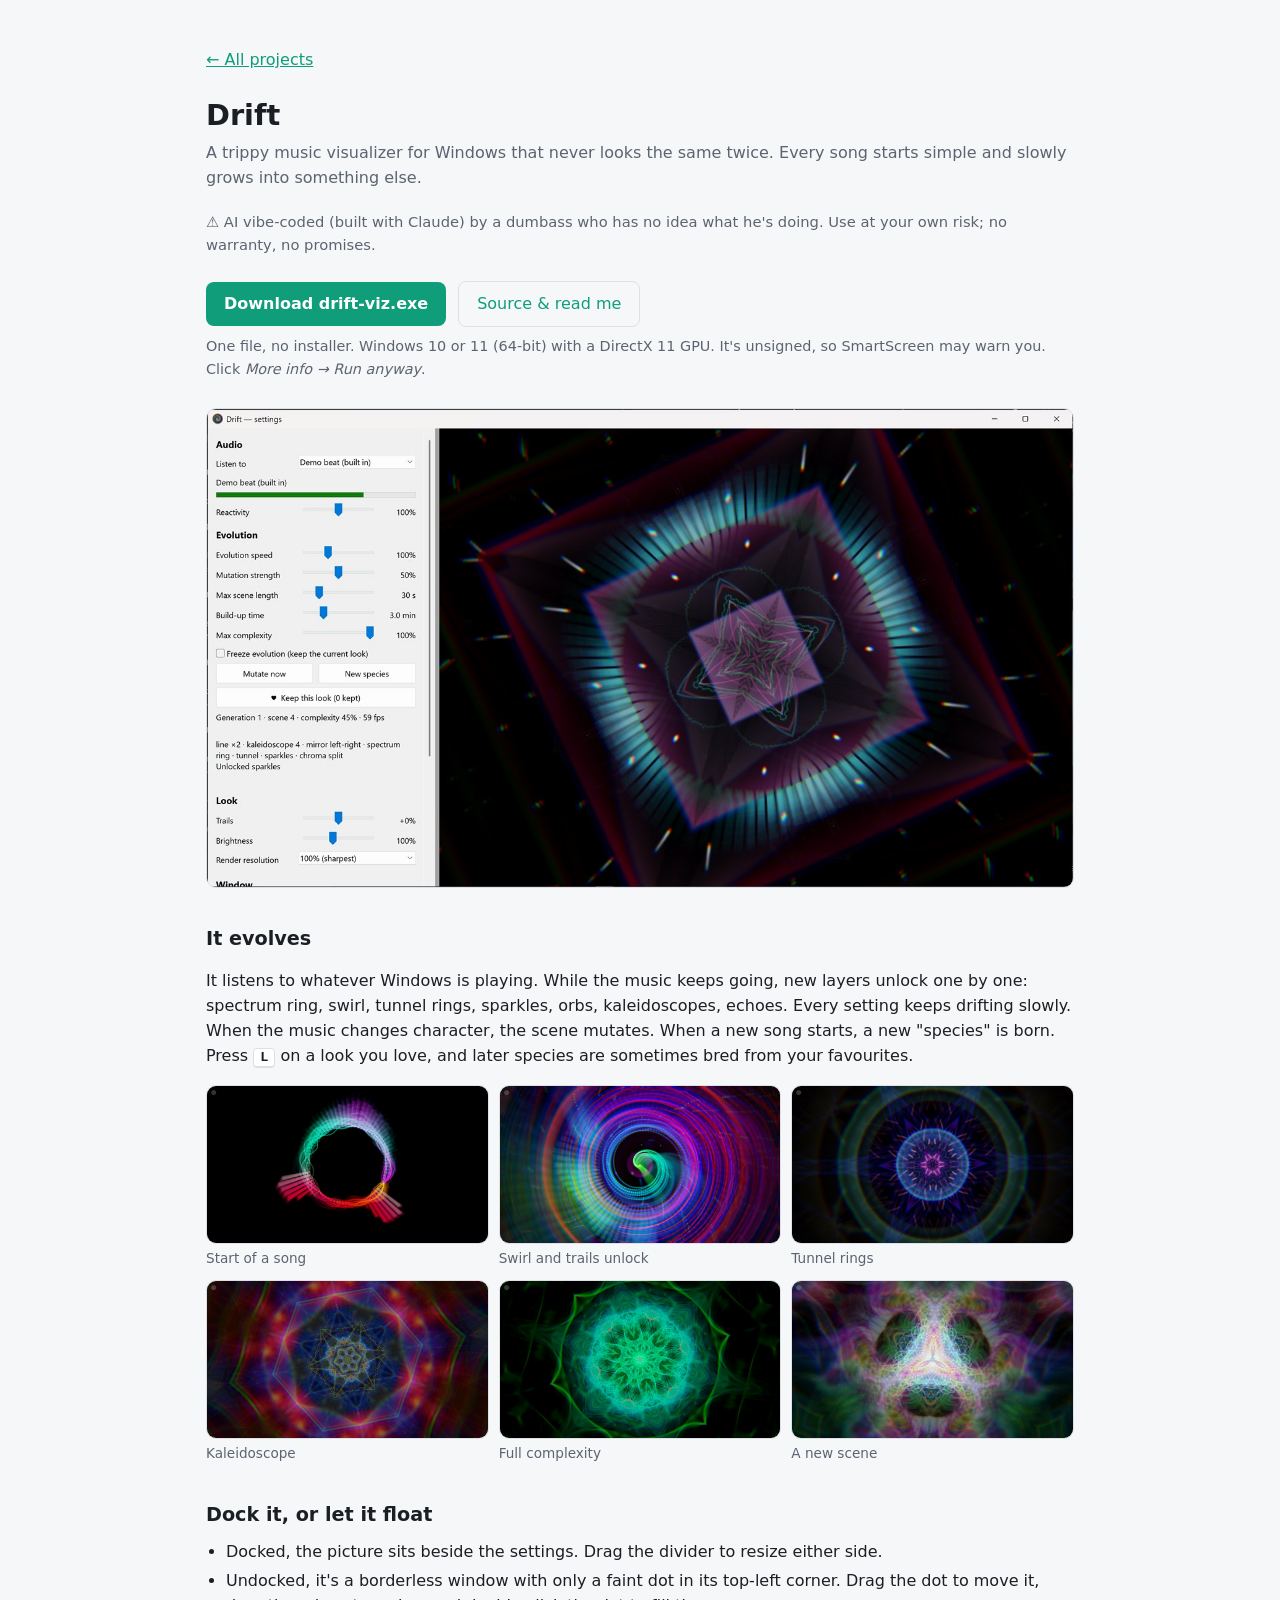
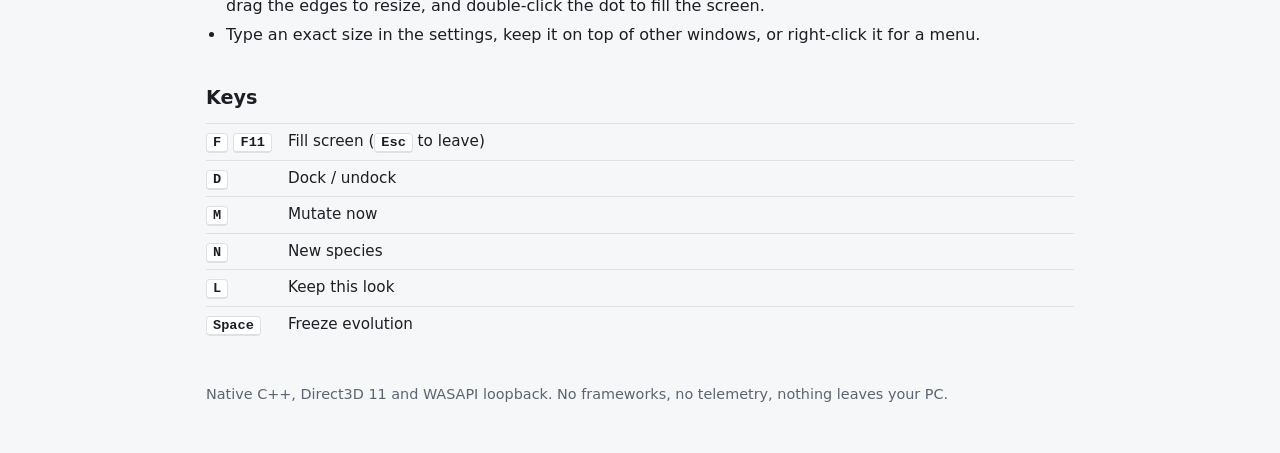
==== drift-viz/index.html @ 950c6c55 "Add drift-viz: evolving music visualizer for Windows Native C++ / Direct3D 11 / WASAPI loopback. Set" ====
<!doctype html>
<html lang="en">
<head>
<meta charset="utf-8">
<meta name="viewport" content="width=device-width, initial-scale=1">
<title>Drift music visualizer</title>
<meta name="description" content="A trippy, ever-evolving music visualizer for Windows.">
<style>
  :root { --bg: #f6f7f9; --card: #fff; --fg: #1b1f24; --muted: #5b6470; --line: #dde1e6; --accent: #0f9d7a; }
  @media (prefers-color-scheme: dark) { :root { --bg: #0f1216; --card: #171b21; --fg: #e6e9ed; --muted: #9aa3ad; --line: #2a3038; --accent: #3ddc97; } }
  * { box-sizing: border-box; }
  body { margin: 0; background: var(--bg); color: var(--fg); font: 16px/1.55 system-ui, sans-serif; }
  main { max-width: 900px; margin: 0 auto; padding: 48px 16px; }
  a { color: var(--accent); }
  h1 { font-size: 1.8rem; margin: 0 0 4px; }
  h2 { font-size: 1.2rem; margin: 36px 0 10px; }
  .sub { color: var(--muted); margin: 0 0 20px; }
  .warn { color: var(--muted); font-size: .92rem; }
  .cta { display: flex; flex-wrap: wrap; gap: 12px; align-items: center; margin: 24px 0 8px; }
  .btn { display: inline-block; background: var(--accent); color: #fff; text-decoration: none; font-weight: 600;
         padding: 10px 18px; border-radius: 8px; }
  @media (prefers-color-scheme: dark) { .btn { color: #08140f; } }
  .btn.ghost { background: transparent; color: var(--accent); border: 1px solid var(--line); font-weight: 500; }
  .btn.ghost:hover { border-color: var(--accent); }
  .note { color: var(--muted); font-size: .9rem; margin: 0; }
  img { display: block; width: 100%; height: auto; border-radius: 10px; border: 1px solid var(--line); background: #000; }
  .hero { margin: 28px 0 0; }
  .grid { display: grid; grid-template-columns: repeat(3, 1fr); gap: 10px; }
  .grid figure { margin: 0; }
  .grid figcaption { color: var(--muted); font-size: .85rem; margin-top: 4px; }
  @media (max-width: 640px) { .grid { grid-template-columns: repeat(2, 1fr); } }
  ul { padding-left: 20px; margin: 0; }
  li { margin: 4px 0; }
  table { border-collapse: collapse; width: 100%; font-size: .95rem; }
  td { border-top: 1px solid var(--line); padding: 6px 8px 6px 0; vertical-align: top; }
  td:first-child { white-space: nowrap; font-weight: 600; width: 1%; padding-right: 16px; }
  kbd { font: 600 .85rem ui-monospace, Consolas, monospace; border: 1px solid var(--line); border-bottom-width: 2px;
        border-radius: 4px; padding: 1px 6px; background: var(--card); }
  footer { margin-top: 40px; color: var(--muted); font-size: .9rem; }
</style>
</head>
<body>
<main>
  <p class="sub"><a href="../">← All projects</a></p>
  <h1>Drift</h1>
  <p class="sub">A trippy music visualizer for Windows that never looks the same twice. Every song starts simple and slowly grows into something else.</p>
  <p class="warn">⚠️ AI vibe-coded (built with Claude) by a dumbass who has no idea what he's doing. Use at your own risk; no warranty, no promises.</p>

  <div class="cta">
    <a class="btn" href="drift-viz.exe" download>Download drift-viz.exe</a>
    <a class="btn ghost" href="https://github.com/Trolanin/trolanin.github.io/tree/main/drift-viz">Source &amp; read me</a>
  </div>
  <p class="note">One file, no installer. Windows 10 or 11 (64-bit) with a DirectX 11 GPU. It's unsigned, so SmartScreen may warn you. Click <em>More info → Run anyway</em>.</p>

  <img class="hero" src="shots/settings.jpg" alt="The Drift settings window with the visualizer docked on the right" width="1400" height="772">

  <h2>It evolves</h2>
  <p>It listens to whatever Windows is playing. While the music keeps going, new layers unlock one by one: spectrum ring, swirl, tunnel rings, sparkles, orbs, kaleidoscopes, echoes. Every setting keeps drifting slowly. When the music changes character, the scene mutates. When a new song starts, a new "species" is born. Press <kbd>L</kbd> on a look you love, and later species are sometimes bred from your favourites.</p>
  <div class="grid">
    <figure><img src="shots/evolve-1.jpg" alt="A single glowing waveform ring" loading="lazy" width="960" height="540"><figcaption>Start of a song</figcaption></figure>
    <figure><img src="shots/evolve-2.jpg" alt="A swirling spiral of trails" loading="lazy" width="960" height="540"><figcaption>Swirl and trails unlock</figcaption></figure>
    <figure><img src="shots/evolve-3.jpg" alt="A tunnel of rings with a kaleidoscope centre" loading="lazy" width="960" height="540"><figcaption>Tunnel rings</figcaption></figure>
    <figure><img src="shots/evolve-4.jpg" alt="A colourful kaleidoscope" loading="lazy" width="960" height="540"><figcaption>Kaleidoscope</figcaption></figure>
    <figure><img src="shots/evolve-5.jpg" alt="A green mandala" loading="lazy" width="960" height="540"><figcaption>Full complexity</figcaption></figure>
    <figure><img src="shots/evolve-6.jpg" alt="A soft mirrored pattern" loading="lazy" width="960" height="540"><figcaption>A new scene</figcaption></figure>
  </div>

  <h2>Dock it, or let it float</h2>
  <ul>
    <li>Docked, the picture sits beside the settings. Drag the divider to resize either side.</li>
    <li>Undocked, it's a borderless window with only a faint dot in its top-left corner. Drag the dot to move it, drag the edges to resize, and double-click the dot to fill the screen.</li>
    <li>Type an exact size in the settings, keep it on top of other windows, or right-click it for a menu.</li>
  </ul>

  <h2>Keys</h2>
  <table>
    <tr><td><kbd>F</kbd> <kbd>F11</kbd></td><td>Fill screen (<kbd>Esc</kbd> to leave)</td></tr>
    <tr><td><kbd>D</kbd></td><td>Dock / undock</td></tr>
    <tr><td><kbd>M</kbd></td><td>Mutate now</td></tr>
    <tr><td><kbd>N</kbd></td><td>New species</td></tr>
    <tr><td><kbd>L</kbd></td><td>Keep this look</td></tr>
    <tr><td><kbd>Space</kbd></td><td>Freeze evolution</td></tr>
  </table>

  <footer>Native C++, Direct3D 11 and WASAPI loopback. No frameworks, no telemetry, nothing leaves your PC.</footer>
</main>
</body>
</html>
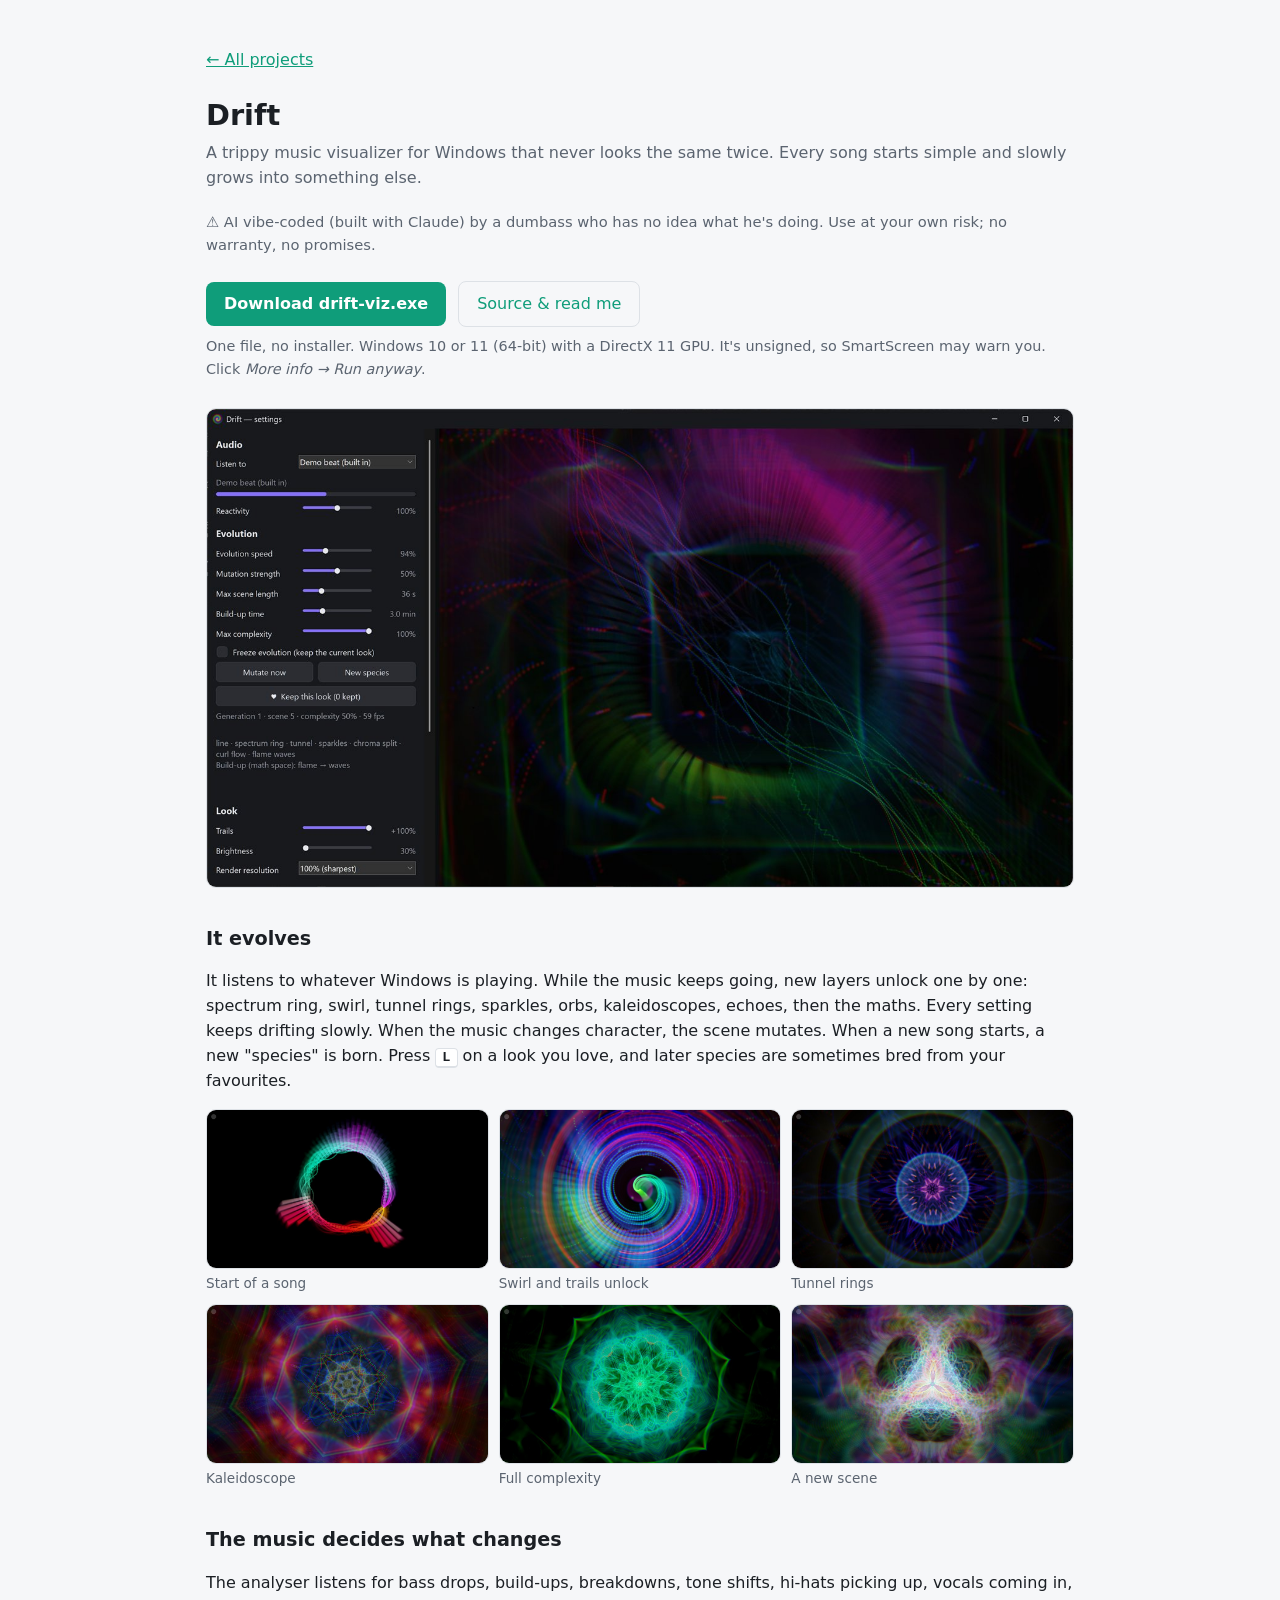
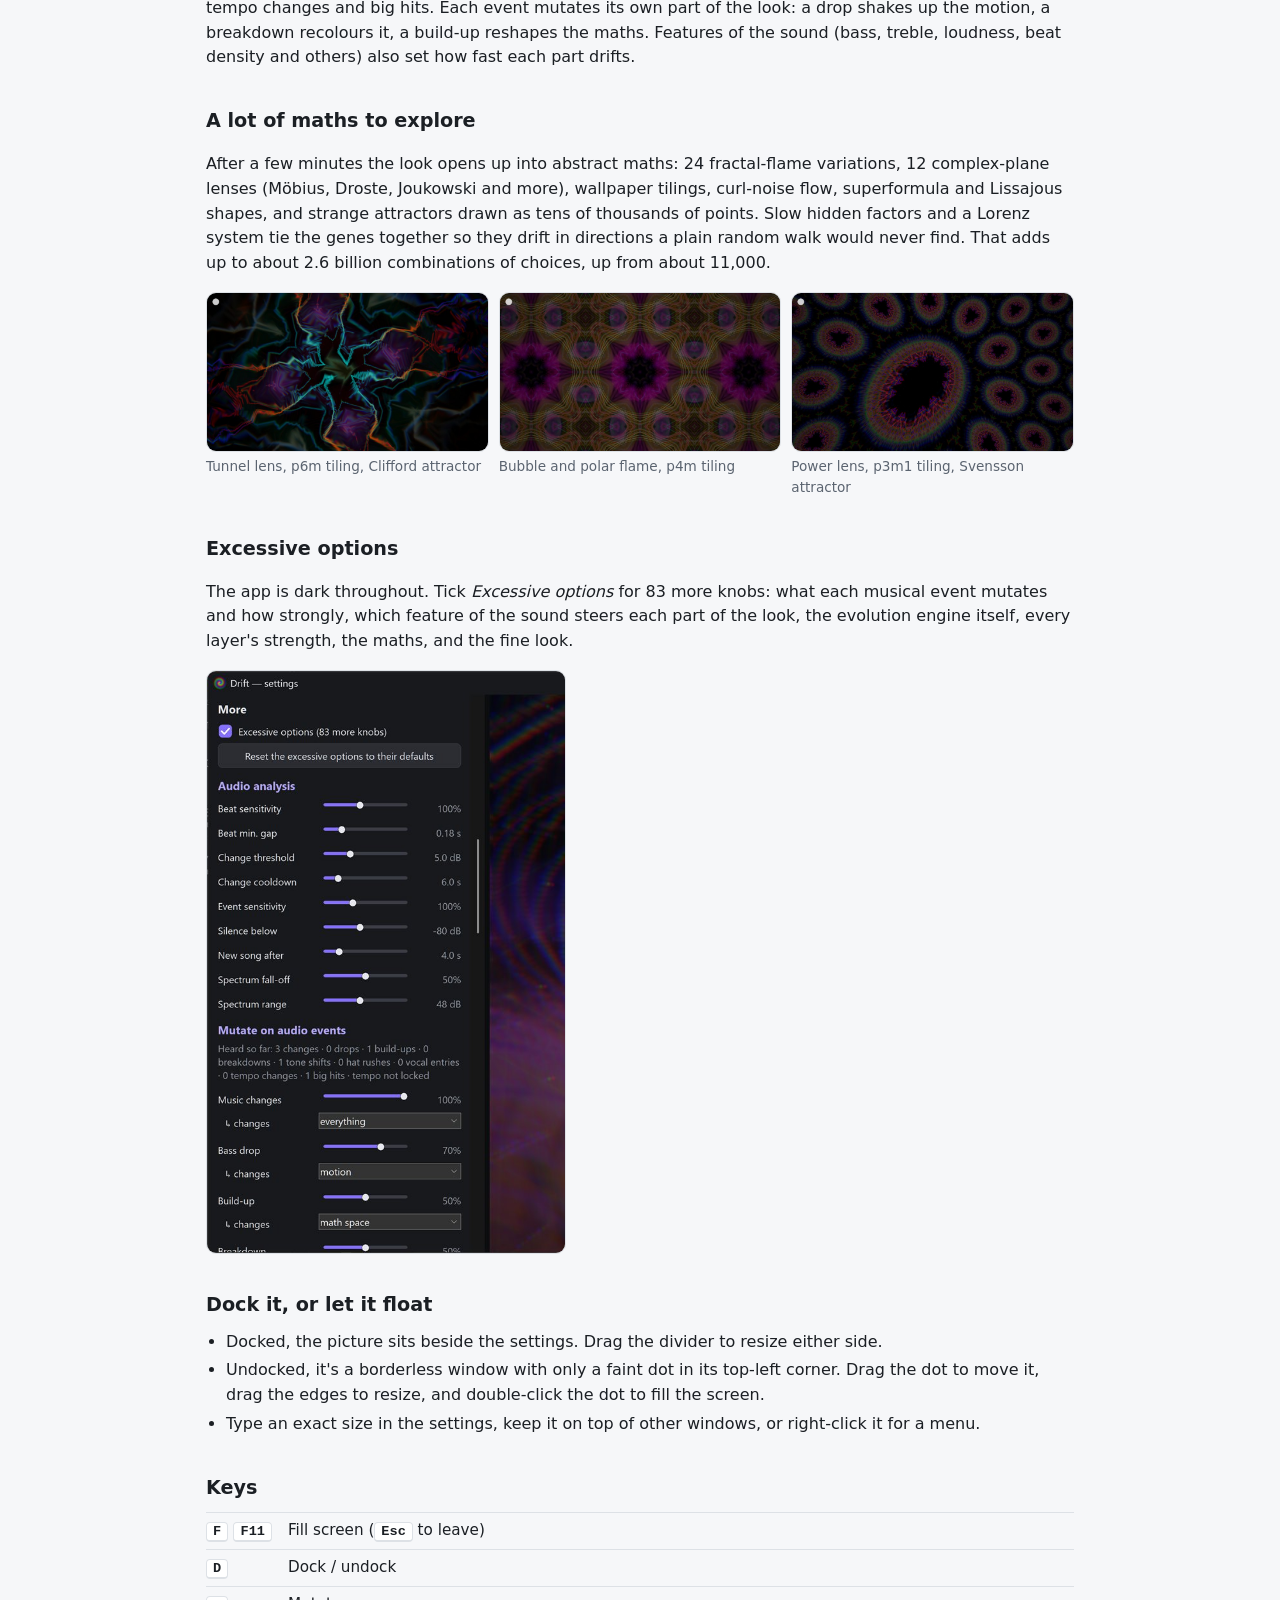
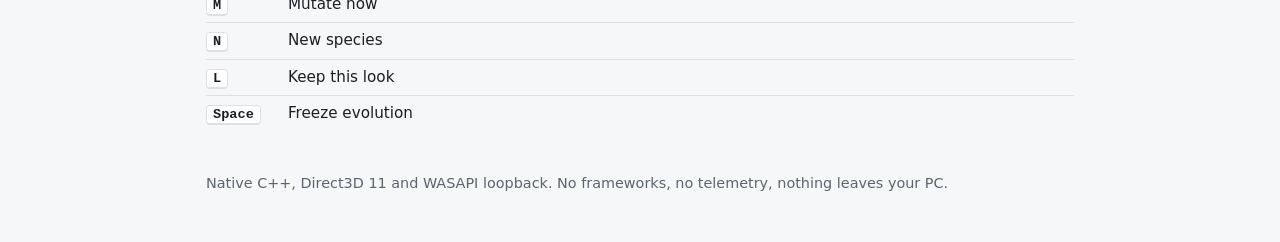
==== commit 99fb21b5: "drift-viz: dark mode, excessive options, audio-event mutations, math space - Native dark UI: dark ti" ====
--- a/drift-viz/index.html
+++ b/drift-viz/index.html
@@ -25,6 +25,7 @@
   .note { color: var(--muted); font-size: .9rem; margin: 0; }
   img { display: block; width: 100%; height: auto; border-radius: 10px; border: 1px solid var(--line); background: #000; }
   .hero { margin: 28px 0 0; }
+  .tall { max-width: 360px; }
   .grid { display: grid; grid-template-columns: repeat(3, 1fr); gap: 10px; }
   .grid figure { margin: 0; }
   .grid figcaption { color: var(--muted); font-size: .85rem; margin-top: 4px; }
@@ -55,7 +56,7 @@
   <img class="hero" src="shots/settings.jpg" alt="The Drift settings window with the visualizer docked on the right" width="1400" height="772">
 
   <h2>It evolves</h2>
-  <p>It listens to whatever Windows is playing. While the music keeps going, new layers unlock one by one: spectrum ring, swirl, tunnel rings, sparkles, orbs, kaleidoscopes, echoes. Every setting keeps drifting slowly. When the music changes character, the scene mutates. When a new song starts, a new "species" is born. Press <kbd>L</kbd> on a look you love, and later species are sometimes bred from your favourites.</p>
+  <p>It listens to whatever Windows is playing. While the music keeps going, new layers unlock one by one: spectrum ring, swirl, tunnel rings, sparkles, orbs, kaleidoscopes, echoes, then the maths. Every setting keeps drifting slowly. When the music changes character, the scene mutates. When a new song starts, a new "species" is born. Press <kbd>L</kbd> on a look you love, and later species are sometimes bred from your favourites.</p>
   <div class="grid">
     <figure><img src="shots/evolve-1.jpg" alt="A single glowing waveform ring" loading="lazy" width="960" height="540"><figcaption>Start of a song</figcaption></figure>
     <figure><img src="shots/evolve-2.jpg" alt="A swirling spiral of trails" loading="lazy" width="960" height="540"><figcaption>Swirl and trails unlock</figcaption></figure>
@@ -64,6 +65,21 @@
     <figure><img src="shots/evolve-5.jpg" alt="A green mandala" loading="lazy" width="960" height="540"><figcaption>Full complexity</figcaption></figure>
     <figure><img src="shots/evolve-6.jpg" alt="A soft mirrored pattern" loading="lazy" width="960" height="540"><figcaption>A new scene</figcaption></figure>
   </div>
+
+  <h2>The music decides what changes</h2>
+  <p>The analyser listens for bass drops, build-ups, breakdowns, tone shifts, hi-hats picking up, vocals coming in, tempo changes and big hits. Each event mutates its own part of the look: a drop shakes up the motion, a breakdown recolours it, a build-up reshapes the maths. Features of the sound (bass, treble, loudness, beat density and others) also set how fast each part drifts.</p>
+
+  <h2>A lot of maths to explore</h2>
+  <p>After a few minutes the look opens up into abstract maths: 24 fractal-flame variations, 12 complex-plane lenses (Möbius, Droste, Joukowski and more), wallpaper tilings, curl-noise flow, superformula and Lissajous shapes, and strange attractors drawn as tens of thousands of points. Slow hidden factors and a Lorenz system tie the genes together so they drift in directions a plain random walk would never find. That adds up to about 2.6 billion combinations of choices, up from about 11,000.</p>
+  <div class="grid">
+    <figure><img src="shots/math-1.jpg" alt="A purple lightning pattern from a tunnel lens and hexagonal tiling" loading="lazy" width="960" height="540"><figcaption>Tunnel lens, p6m tiling, Clifford attractor</figcaption></figure>
+    <figure><img src="shots/math-2.jpg" alt="A repeating magenta and gold kaleidoscope pattern" loading="lazy" width="960" height="540"><figcaption>Bubble and polar flame, p4m tiling</figcaption></figure>
+    <figure><img src="shots/math-3.jpg" alt="Tiled rings with fractal edges" loading="lazy" width="960" height="540"><figcaption>Power lens, p3m1 tiling, Svensson attractor</figcaption></figure>
+  </div>
+
+  <h2>Excessive options</h2>
+  <p>The app is dark throughout. Tick <em>Excessive options</em> for 83 more knobs: what each musical event mutates and how strongly, which feature of the sound steers each part of the look, the evolution engine itself, every layer's strength, the maths, and the fine look.</p>
+  <img class="tall" src="shots/excessive.jpg" alt="The excessive options in the dark settings panel" loading="lazy" width="560" height="910">
 
   <h2>Dock it, or let it float</h2>
   <ul>
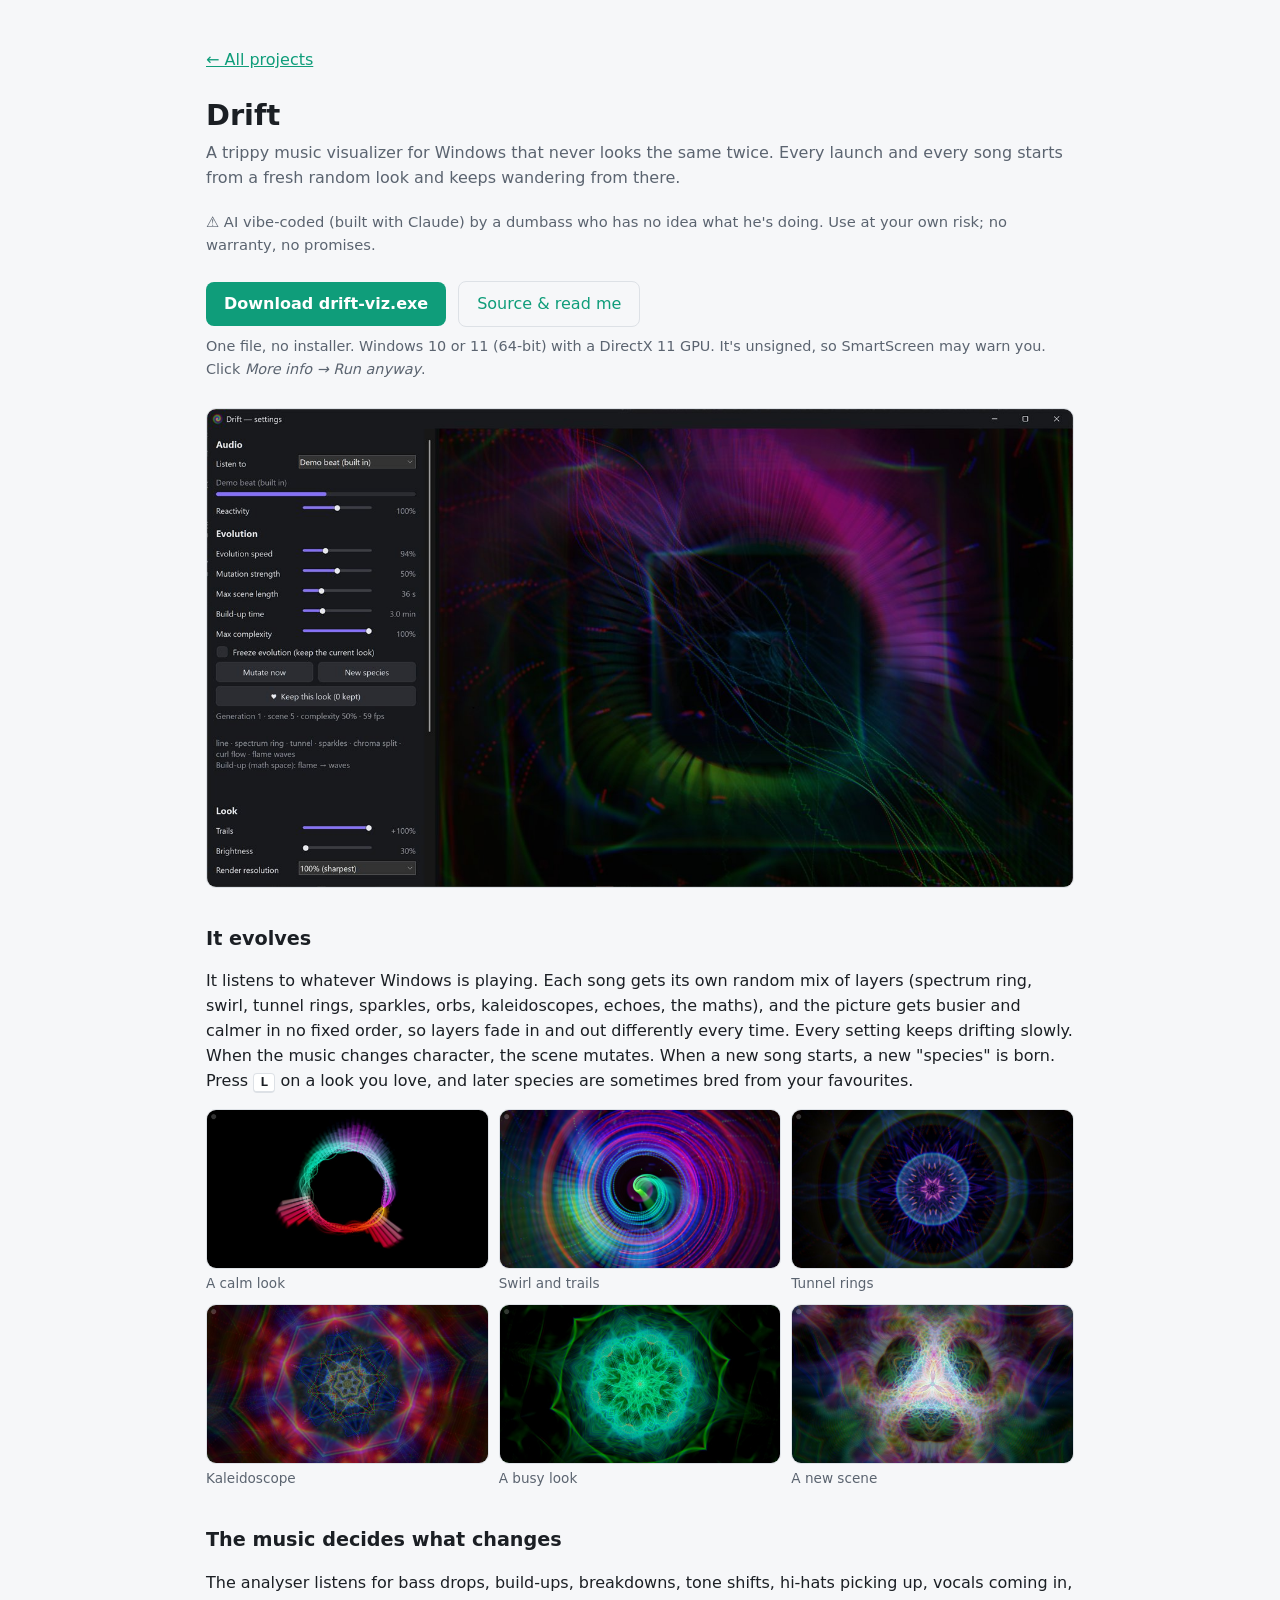
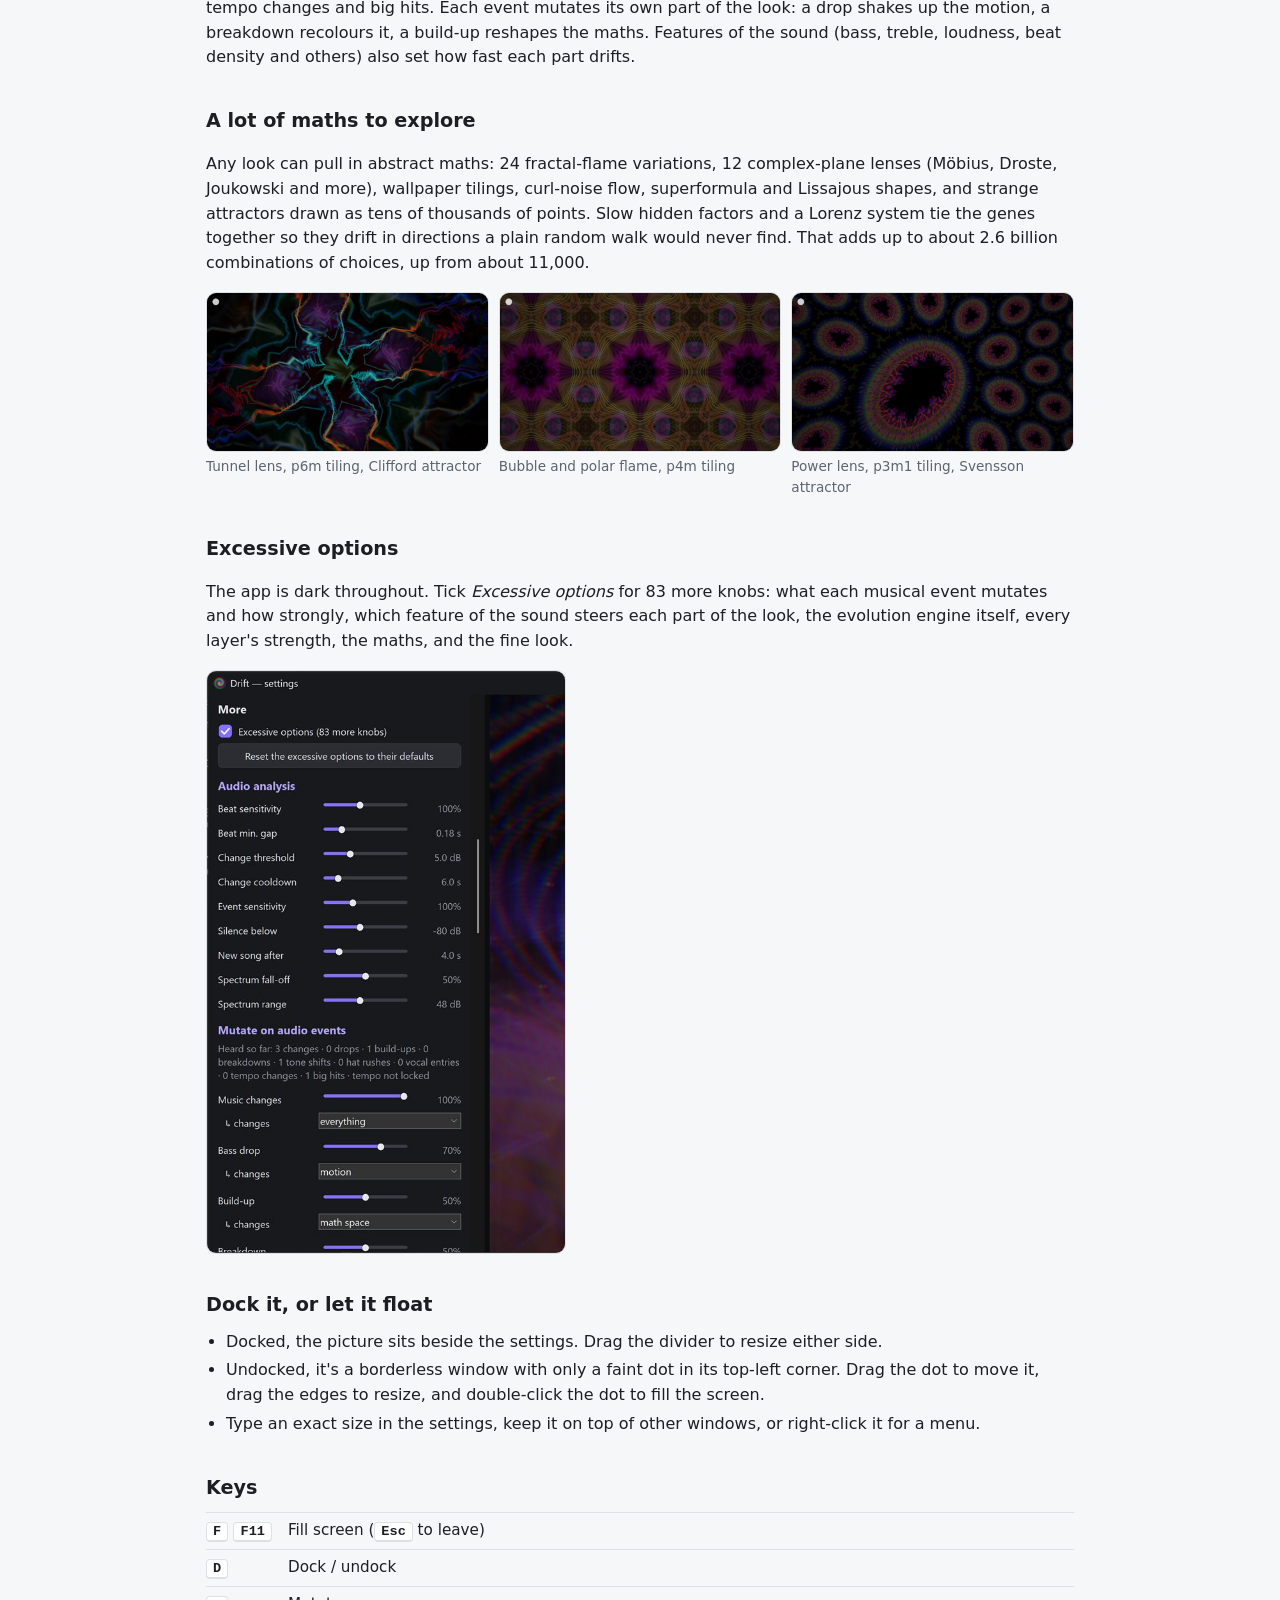
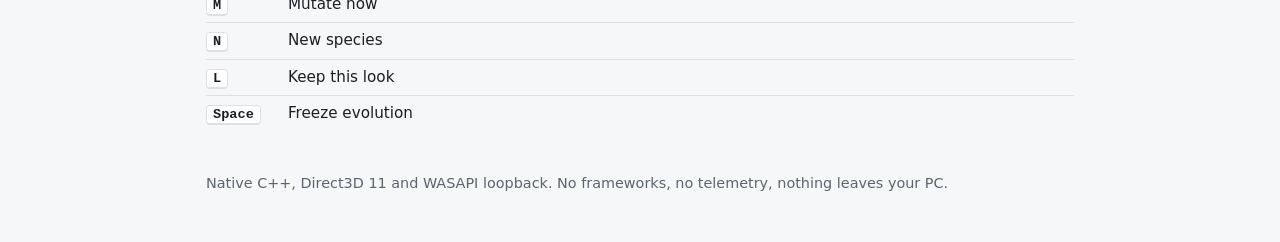
==== commit ef8d795f: "drift-viz: random starts, no fixed unlock order, less rhythmic mutations - Each launch is seeded fro" ====
--- a/drift-viz/index.html
+++ b/drift-viz/index.html
@@ -44,7 +44,7 @@
 <main>
   <p class="sub"><a href="../">← All projects</a></p>
   <h1>Drift</h1>
-  <p class="sub">A trippy music visualizer for Windows that never looks the same twice. Every song starts simple and slowly grows into something else.</p>
+  <p class="sub">A trippy music visualizer for Windows that never looks the same twice. Every launch and every song starts from a fresh random look and keeps wandering from there.</p>
   <p class="warn">⚠️ AI vibe-coded (built with Claude) by a dumbass who has no idea what he's doing. Use at your own risk; no warranty, no promises.</p>
 
   <div class="cta">
@@ -56,13 +56,13 @@
   <img class="hero" src="shots/settings.jpg" alt="The Drift settings window with the visualizer docked on the right" width="1400" height="772">
 
   <h2>It evolves</h2>
-  <p>It listens to whatever Windows is playing. While the music keeps going, new layers unlock one by one: spectrum ring, swirl, tunnel rings, sparkles, orbs, kaleidoscopes, echoes, then the maths. Every setting keeps drifting slowly. When the music changes character, the scene mutates. When a new song starts, a new "species" is born. Press <kbd>L</kbd> on a look you love, and later species are sometimes bred from your favourites.</p>
+  <p>It listens to whatever Windows is playing. Each song gets its own random mix of layers (spectrum ring, swirl, tunnel rings, sparkles, orbs, kaleidoscopes, echoes, the maths), and the picture gets busier and calmer in no fixed order, so layers fade in and out differently every time. Every setting keeps drifting slowly. When the music changes character, the scene mutates. When a new song starts, a new "species" is born. Press <kbd>L</kbd> on a look you love, and later species are sometimes bred from your favourites.</p>
   <div class="grid">
-    <figure><img src="shots/evolve-1.jpg" alt="A single glowing waveform ring" loading="lazy" width="960" height="540"><figcaption>Start of a song</figcaption></figure>
-    <figure><img src="shots/evolve-2.jpg" alt="A swirling spiral of trails" loading="lazy" width="960" height="540"><figcaption>Swirl and trails unlock</figcaption></figure>
+    <figure><img src="shots/evolve-1.jpg" alt="A single glowing waveform ring" loading="lazy" width="960" height="540"><figcaption>A calm look</figcaption></figure>
+    <figure><img src="shots/evolve-2.jpg" alt="A swirling spiral of trails" loading="lazy" width="960" height="540"><figcaption>Swirl and trails</figcaption></figure>
     <figure><img src="shots/evolve-3.jpg" alt="A tunnel of rings with a kaleidoscope centre" loading="lazy" width="960" height="540"><figcaption>Tunnel rings</figcaption></figure>
     <figure><img src="shots/evolve-4.jpg" alt="A colourful kaleidoscope" loading="lazy" width="960" height="540"><figcaption>Kaleidoscope</figcaption></figure>
-    <figure><img src="shots/evolve-5.jpg" alt="A green mandala" loading="lazy" width="960" height="540"><figcaption>Full complexity</figcaption></figure>
+    <figure><img src="shots/evolve-5.jpg" alt="A green mandala" loading="lazy" width="960" height="540"><figcaption>A busy look</figcaption></figure>
     <figure><img src="shots/evolve-6.jpg" alt="A soft mirrored pattern" loading="lazy" width="960" height="540"><figcaption>A new scene</figcaption></figure>
   </div>
 
@@ -70,7 +70,7 @@
   <p>The analyser listens for bass drops, build-ups, breakdowns, tone shifts, hi-hats picking up, vocals coming in, tempo changes and big hits. Each event mutates its own part of the look: a drop shakes up the motion, a breakdown recolours it, a build-up reshapes the maths. Features of the sound (bass, treble, loudness, beat density and others) also set how fast each part drifts.</p>
 
   <h2>A lot of maths to explore</h2>
-  <p>After a few minutes the look opens up into abstract maths: 24 fractal-flame variations, 12 complex-plane lenses (Möbius, Droste, Joukowski and more), wallpaper tilings, curl-noise flow, superformula and Lissajous shapes, and strange attractors drawn as tens of thousands of points. Slow hidden factors and a Lorenz system tie the genes together so they drift in directions a plain random walk would never find. That adds up to about 2.6 billion combinations of choices, up from about 11,000.</p>
+  <p>Any look can pull in abstract maths: 24 fractal-flame variations, 12 complex-plane lenses (Möbius, Droste, Joukowski and more), wallpaper tilings, curl-noise flow, superformula and Lissajous shapes, and strange attractors drawn as tens of thousands of points. Slow hidden factors and a Lorenz system tie the genes together so they drift in directions a plain random walk would never find. That adds up to about 2.6 billion combinations of choices, up from about 11,000.</p>
   <div class="grid">
     <figure><img src="shots/math-1.jpg" alt="A purple lightning pattern from a tunnel lens and hexagonal tiling" loading="lazy" width="960" height="540"><figcaption>Tunnel lens, p6m tiling, Clifford attractor</figcaption></figure>
     <figure><img src="shots/math-2.jpg" alt="A repeating magenta and gold kaleidoscope pattern" loading="lazy" width="960" height="540"><figcaption>Bubble and polar flame, p4m tiling</figcaption></figure>
